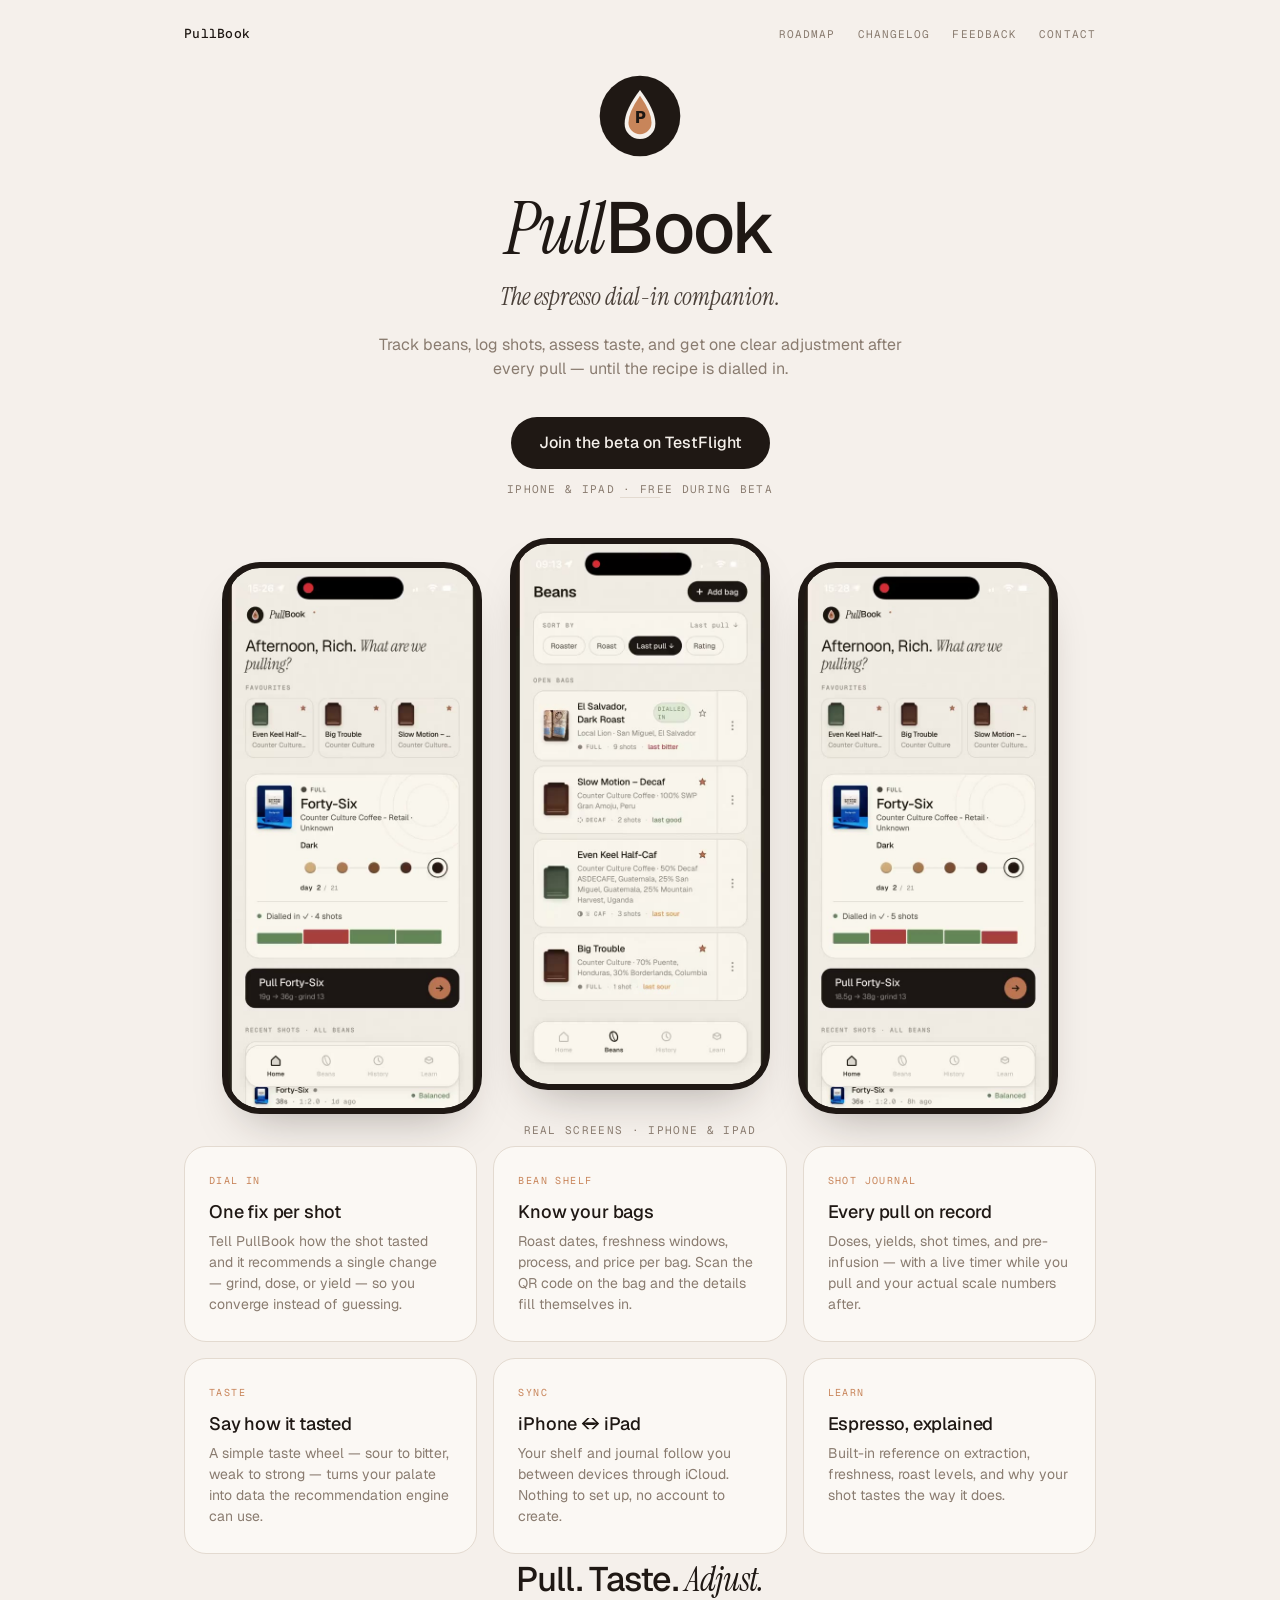
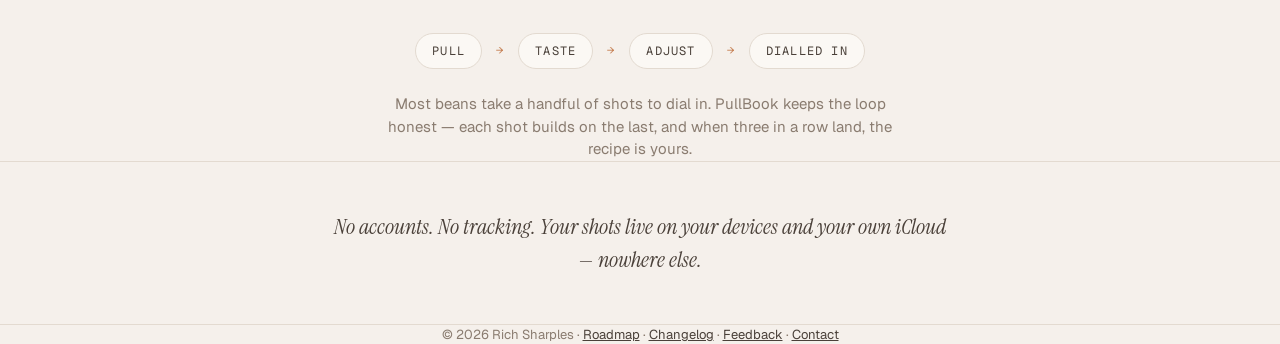
==== index.html @ 16d61f69 "Add a slim top nav to the homepage Surface Roadmap / Changelog / Feedback / Contact at the top of th" ====
<!doctype html>
<html lang="en">
<head>
  <meta charset="utf-8">
  <meta name="viewport" content="width=device-width, initial-scale=1">
  <title>PullBook — the espresso dial-in companion</title>
  <meta name="description" content="Track beans, log shots, assess taste, and get recipe adjustments as you work toward a dialled-in pull. For iPhone and iPad.">
  <link rel="icon" type="image/svg+xml" href="./favicon.svg">
  <link rel="apple-touch-icon" href="./icon-1024.png">
  <meta property="og:title" content="PullBook — the espresso dial-in companion">
  <meta property="og:description" content="Track beans, log shots, assess taste, and get recipe adjustments as you work toward a dialled-in pull.">
  <meta property="og:image" content="https://pullbook.app/icon-1024.png">
  <meta property="og:url" content="https://pullbook.app">
  <meta property="og:type" content="website">
  <link rel="preconnect" href="https://fonts.googleapis.com">
  <link rel="preconnect" href="https://fonts.gstatic.com" crossorigin>
  <link href="https://fonts.googleapis.com/css2?family=Geist:wght@400;500;600&family=Geist+Mono:wght@400;500&family=Instrument+Serif:ital@0;1&display=swap" rel="stylesheet">
  <style>
    :root {
      --paper: #F5F0EB;
      --card: #FBF8F4;
      --ink: #1F1814;
      --ink-2: #4A4039;
      --ink-3: #8A7C70;
      --line: #E3DAD0;
      --crema: #C8855A;
      --crema-deep: #9C6440;
      --f-sans: "Geist", system-ui, -apple-system, "Helvetica Neue", sans-serif;
      --f-mono: "Geist Mono", ui-monospace, "SF Mono", monospace;
      --f-serif: "Instrument Serif", Georgia, "Times New Roman", serif;
    }
    * { margin: 0; padding: 0; box-sizing: border-box; }
    html { scroll-behavior: smooth; }
    body {
      font-family: var(--f-sans);
      background: var(--paper);
      color: var(--ink);
      line-height: 1.5;
      -webkit-font-smoothing: antialiased;
    }
    .wrap { max-width: 960px; margin: 0 auto; padding: 0 24px; }

    /* top nav */
    .topnav {
      display: flex; align-items: center; justify-content: space-between;
      gap: 16px 24px; flex-wrap: wrap;
      padding-top: 24px; padding-bottom: 24px;
    }
    .topnav .brand {
      font-family: var(--f-mono); font-size: 13px; font-weight: 500;
      letter-spacing: 0.02em; color: var(--ink); text-decoration: none;
    }
    .navlinks { display: flex; gap: 22px; flex-wrap: wrap; }
    .navlinks a {
      font-family: var(--f-mono); font-size: 11px; letter-spacing: 0.1em;
      text-transform: uppercase; color: var(--ink-3); text-decoration: none;
      transition: color .15s ease;
    }
    .navlinks a:hover { color: var(--crema); }

    /* hero */
    header { padding: 48px 0 72px; text-align: center; }
    .mark { width: 96px; height: 96px; margin: 0 auto 28px; }
    .mark img { width: 100%; height: 100%; }
    h1 {
      font-size: clamp(44px, 8vw, 72px);
      letter-spacing: -0.02em;
      line-height: 1;
      font-weight: 500;
    }
    h1 .pull { font-family: var(--f-serif); font-style: italic; font-weight: 400; }
    .tagline {
      font-family: var(--f-serif); font-style: italic;
      font-size: clamp(19px, 3vw, 24px);
      color: var(--ink-2);
      margin-top: 14px;
    }
    .sub {
      max-width: 560px; margin: 18px auto 0;
      color: var(--ink-3); font-size: 16px;
    }
    .cta {
      display: inline-block; margin-top: 36px;
      background: var(--ink); color: var(--paper);
      text-decoration: none;
      font-size: 16px; font-weight: 500;
      padding: 14px 28px; border-radius: 999px;
      transition: background .15s ease;
    }
    .cta:hover { background: var(--crema-deep); }
    .cta-note {
      margin-top: 12px;
      font-family: var(--f-mono); font-size: 11px;
      letter-spacing: 0.12em; text-transform: uppercase;
      color: var(--ink-3);
    }

    .rule { width: 40px; height: 1px; background: var(--line); margin: 0 auto; }

    /* screenshots */
    .shots {
      display: flex; justify-content: center; align-items: flex-start;
      gap: 28px; flex-wrap: wrap;
      padding: 64px 0 8px;
    }
    .shot {
      width: min(260px, 78vw);
      border-radius: 38px;
      border: 6px solid var(--ink);
      box-shadow: 0 24px 48px -24px rgba(31, 24, 20, 0.35);
      overflow: hidden;
      background: var(--ink);
    }
    .shot img, .shot video { display: block; width: 100%; height: auto; border-radius: 32px; }
    @media (min-width: 880px) {
      .shot:nth-child(2) { margin-top: -24px; }
    }
    .shots-caption {
      text-align: center;
      font-family: var(--f-mono); font-size: 11px;
      letter-spacing: 0.12em; text-transform: uppercase;
      color: var(--ink-3);
      padding-bottom: 8px;
    }

    /* features */
    section { padding: 72px 0; }
    .features {
      display: grid; gap: 16px;
      grid-template-columns: repeat(auto-fit, minmax(260px, 1fr));
    }
    .card {
      background: var(--card);
      border: 1px solid var(--line);
      border-radius: 22px;
      padding: 26px 24px;
    }
    .card .kicker {
      font-family: var(--f-mono); font-size: 10px;
      letter-spacing: 0.14em; text-transform: uppercase;
      color: var(--crema); margin-bottom: 10px;
    }
    .card h3 { font-size: 18px; font-weight: 500; letter-spacing: -0.01em; margin-bottom: 6px; }
    .card p { font-size: 14px; color: var(--ink-3); }

    /* loop */
    .loop { text-align: center; }
    .loop h2 {
      font-size: clamp(26px, 4.5vw, 34px); font-weight: 500; letter-spacing: -0.02em;
    }
    .loop h2 em { font-family: var(--f-serif); font-weight: 400; }
    .steps {
      display: flex; justify-content: center; gap: 14px; flex-wrap: wrap;
      margin-top: 28px;
      font-family: var(--f-mono); font-size: 12px;
      letter-spacing: 0.1em; text-transform: uppercase; color: var(--ink-2);
    }
    .steps span { background: var(--card); border: 1px solid var(--line); border-radius: 999px; padding: 8px 16px; }
    .steps .arrow { border: none; background: none; color: var(--crema); padding: 8px 0; }
    .loop p { max-width: 520px; margin: 24px auto 0; color: var(--ink-3); font-size: 15px; }

    /* privacy strip */
    .privacy {
      border-top: 1px solid var(--line); border-bottom: 1px solid var(--line);
      text-align: center; padding: 48px 0;
    }
    .privacy p {
      font-family: var(--f-serif); font-style: italic;
      font-size: clamp(18px, 3vw, 22px); color: var(--ink-2);
      max-width: 620px; margin: 0 auto;
    }

    footer {
      text-align: center; padding: 56px 0 64px;
      color: var(--ink-3); font-size: 13px;
    }
    footer a { color: var(--ink-2); }
  </style>
</head>
<body>

  <nav class="topnav wrap">
    <a class="brand" href="./">PullBook</a>
    <div class="navlinks">
      <a href="./roadmap.html">Roadmap</a>
      <a href="./changelog.html">Changelog</a>
      <a href="./feedback.html">Feedback</a>
      <a href="mailto:rich.sharples@softwhere.org">Contact</a>
    </div>
  </nav>

  <header class="wrap">
    <div class="mark"><img src="./mark.svg" alt="PullBook logo — a coffee drop"></div>
    <h1><span class="pull">Pull</span>Book</h1>
    <p class="tagline">The espresso dial-in companion.</p>
    <p class="sub">Track beans, log shots, assess taste, and get one clear adjustment after every pull — until the recipe is dialled in.</p>
    <a class="cta" href="https://forms.gle/MYc4ny6iVCB9JhwVA">Join the beta on TestFlight</a>
    <div class="cta-note">iPhone &amp; iPad · free during beta</div>
  </header>

  <div class="rule"></div>

  <div class="wrap">
    <div class="shots">
      <div class="shot"><video src="./shots/shot.mp4" poster="./shots/shot-poster.jpg" muted loop playsinline preload="metadata" aria-label="Pulling a shot and watching the timer"></video></div>
      <div class="shot"><video src="./shots/PullBook.mp4" poster="./shots/pullbook-poster.jpg" muted loop playsinline preload="metadata" aria-label="PullBook in action — pulling a shot and logging the result"></video></div>
      <div class="shot"><video src="./shots/log-book.mp4" poster="./shots/log-book-poster.jpg" muted loop playsinline preload="metadata" aria-label="The log book — browsing your shot history"></video></div>
    </div>
    <p class="shots-caption">Real screens · iPhone &amp; iPad</p>
  </div>

  <section class="wrap">
    <div class="features">
      <div class="card">
        <div class="kicker">Dial in</div>
        <h3>One fix per shot</h3>
        <p>Tell PullBook how the shot tasted and it recommends a single change — grind, dose, or yield — so you converge instead of guessing.</p>
      </div>
      <div class="card">
        <div class="kicker">Bean shelf</div>
        <h3>Know your bags</h3>
        <p>Roast dates, freshness windows, process, and price per bag. Scan the QR code on the bag and the details fill themselves in.</p>
      </div>
      <div class="card">
        <div class="kicker">Shot journal</div>
        <h3>Every pull on record</h3>
        <p>Doses, yields, shot times, and pre-infusion — with a live timer while you pull and your actual scale numbers after.</p>
      </div>
      <div class="card">
        <div class="kicker">Taste</div>
        <h3>Say how it tasted</h3>
        <p>A simple taste wheel — sour to bitter, weak to strong — turns your palate into data the recommendation engine can use.</p>
      </div>
      <div class="card">
        <div class="kicker">Sync</div>
        <h3>iPhone ↔ iPad</h3>
        <p>Your shelf and journal follow you between devices through iCloud. Nothing to set up, no account to create.</p>
      </div>
      <div class="card">
        <div class="kicker">Learn</div>
        <h3>Espresso, explained</h3>
        <p>Built-in reference on extraction, freshness, roast levels, and why your shot tastes the way it does.</p>
      </div>
    </div>
  </section>

  <section class="loop wrap">
    <h2>Pull. Taste. <em>Adjust.</em></h2>
    <div class="steps">
      <span>Pull</span><span class="arrow">→</span>
      <span>Taste</span><span class="arrow">→</span>
      <span>Adjust</span><span class="arrow">→</span>
      <span>Dialled&nbsp;in</span>
    </div>
    <p>Most beans take a handful of shots to dial in. PullBook keeps the loop honest — each shot builds on the last, and when three in a row land, the recipe is yours.</p>
  </section>

  <div class="privacy">
    <div class="wrap">
      <p>No accounts. No tracking. Your shots live on your devices and your own iCloud — nowhere else.</p>
    </div>
  </div>

  <footer class="wrap">
    © 2026 Rich Sharples · <a href="./roadmap.html">Roadmap</a> · <a href="./changelog.html">Changelog</a> · <a href="./feedback.html">Feedback</a> · <a href="mailto:rich.sharples@softwhere.org">Contact</a>
  </footer>

  <script>
    // Play the screen recordings on hover; pause and reset when the cursor leaves.
    // Devices that can't hover (touch) just autoplay, unless the user prefers reduced motion.
    (function () {
      var videos = document.querySelectorAll('.shot video');
      var canHover = window.matchMedia('(hover: hover)').matches;
      var reduceMotion = window.matchMedia('(prefers-reduced-motion: reduce)').matches;

      if (!canHover) {
        if (!reduceMotion) {
          videos.forEach(function (v) { v.play().catch(function () {}); });
        }
        return;
      }

      videos.forEach(function (v) {
        var tile = v.closest('.shot');
        tile.addEventListener('mouseenter', function () { v.play().catch(function () {}); });
        tile.addEventListener('mouseleave', function () { v.pause(); v.currentTime = 0; });
      });
    })();
  </script>

</body>
</html>
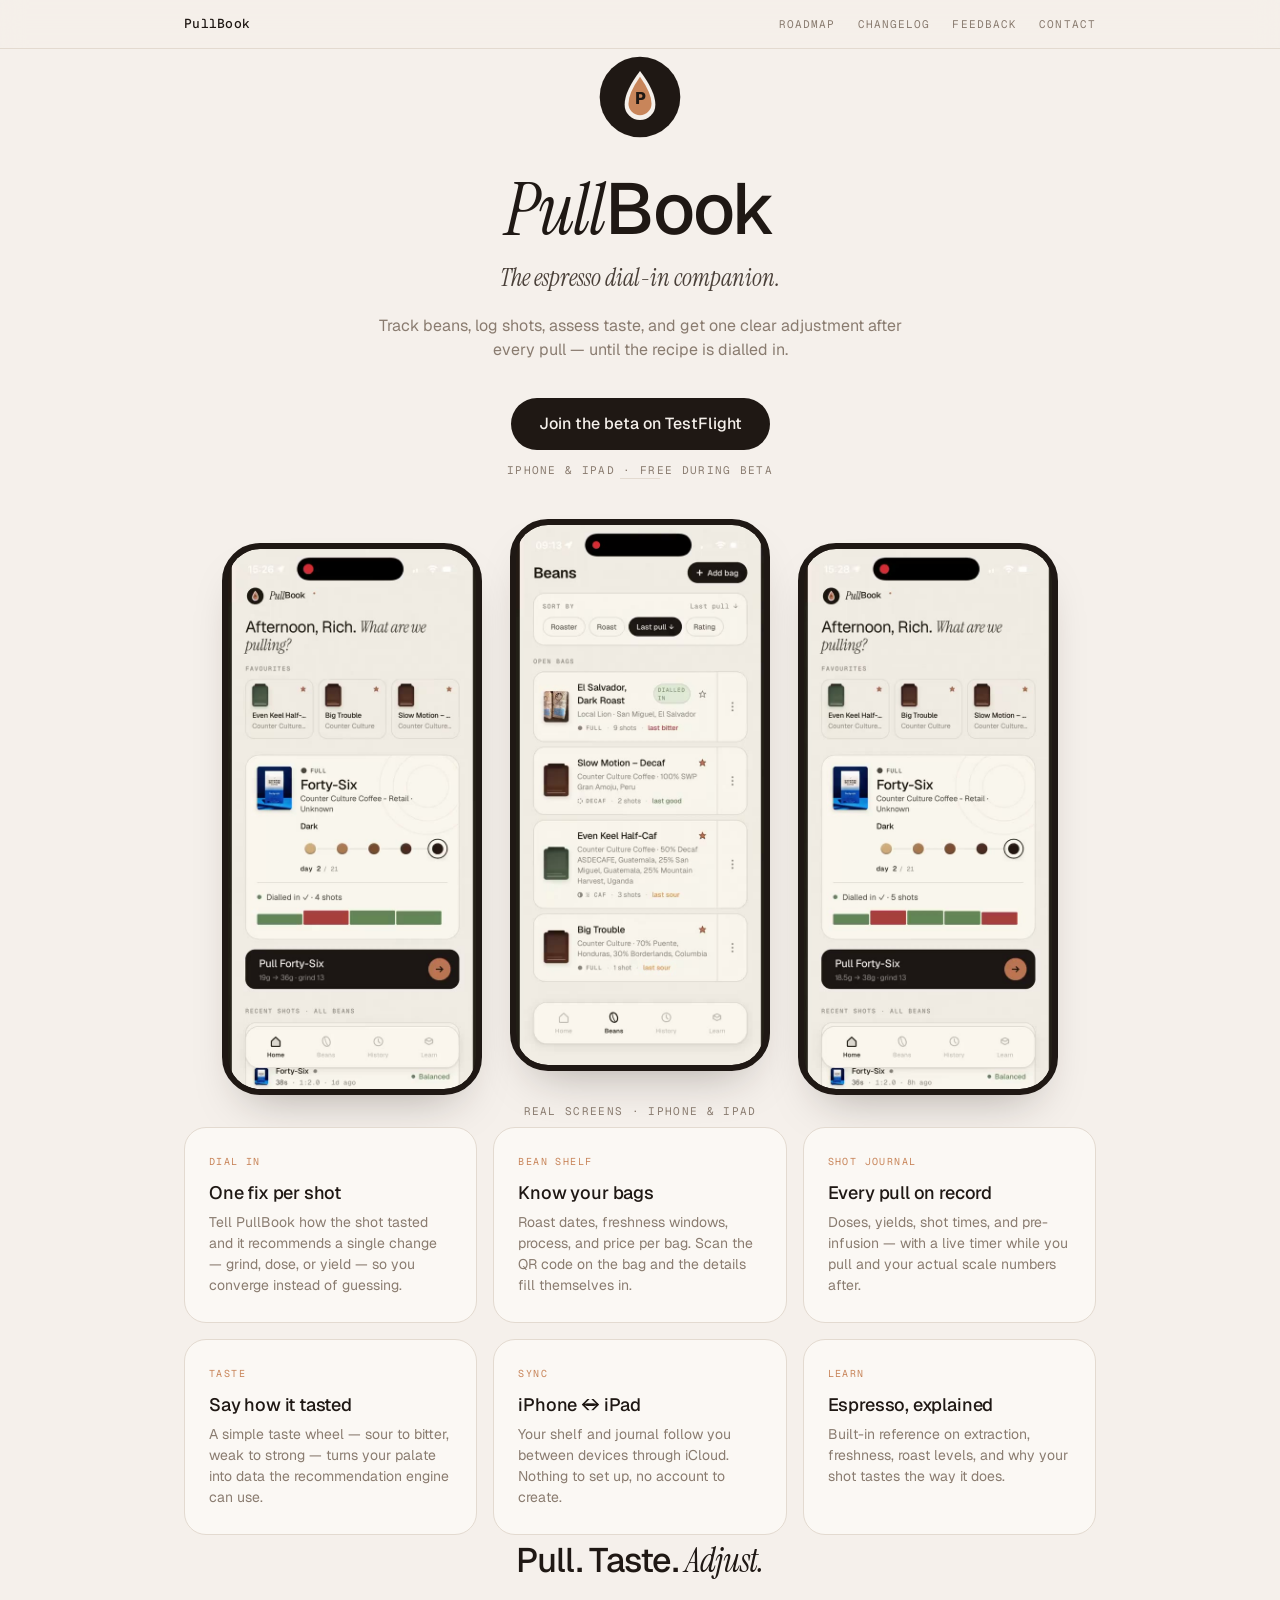
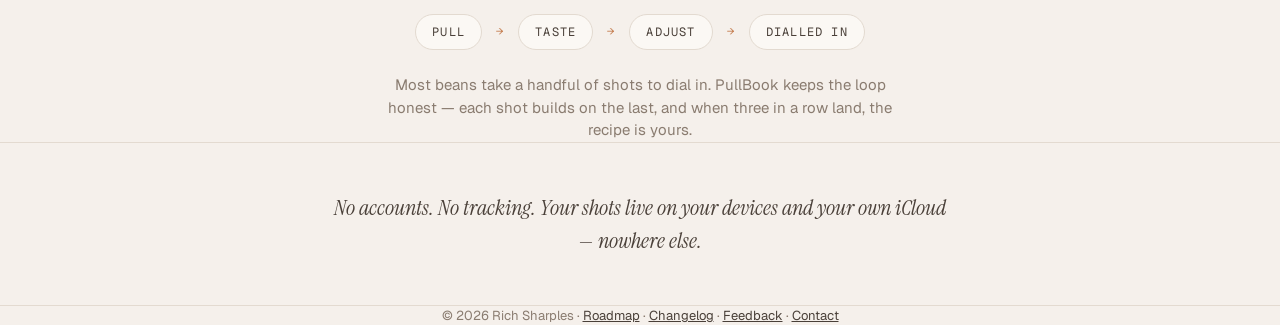
==== commit 52bfab6a: "Make the top nav sticky and add it to every page The nav now stays pinned to the top while scrolling" ====
--- a/index.html
+++ b/index.html
@@ -41,10 +41,17 @@
     .wrap { max-width: 960px; margin: 0 auto; padding: 0 24px; }
 
     /* top nav */
+    .navbar {
+      position: sticky; top: 0; z-index: 20;
+      background: rgba(245, 240, 235, 0.82);
+      backdrop-filter: saturate(180%) blur(12px);
+      -webkit-backdrop-filter: saturate(180%) blur(12px);
+      border-bottom: 1px solid var(--line);
+    }
     .topnav {
       display: flex; align-items: center; justify-content: space-between;
       gap: 16px 24px; flex-wrap: wrap;
-      padding-top: 24px; padding-bottom: 24px;
+      padding-top: 14px; padding-bottom: 14px;
     }
     .topnav .brand {
       font-family: var(--f-mono); font-size: 13px; font-weight: 500;
@@ -57,6 +64,7 @@
       transition: color .15s ease;
     }
     .navlinks a:hover { color: var(--crema); }
+    .navlinks a[aria-current="page"] { color: var(--ink); }
 
     /* hero */
     header { padding: 48px 0 72px; text-align: center; }
@@ -179,15 +187,17 @@
 </head>
 <body>
 
-  <nav class="topnav wrap">
-    <a class="brand" href="./">PullBook</a>
-    <div class="navlinks">
-      <a href="./roadmap.html">Roadmap</a>
-      <a href="./changelog.html">Changelog</a>
-      <a href="./feedback.html">Feedback</a>
-      <a href="mailto:rich.sharples@softwhere.org">Contact</a>
-    </div>
-  </nav>
+  <div class="navbar">
+    <nav class="topnav wrap">
+      <a class="brand" href="./">PullBook</a>
+      <div class="navlinks">
+        <a href="./roadmap.html">Roadmap</a>
+        <a href="./changelog.html">Changelog</a>
+        <a href="./feedback.html">Feedback</a>
+        <a href="mailto:rich.sharples@softwhere.org">Contact</a>
+      </div>
+    </nav>
+  </div>
 
   <header class="wrap">
     <div class="mark"><img src="./mark.svg" alt="PullBook logo — a coffee drop"></div>
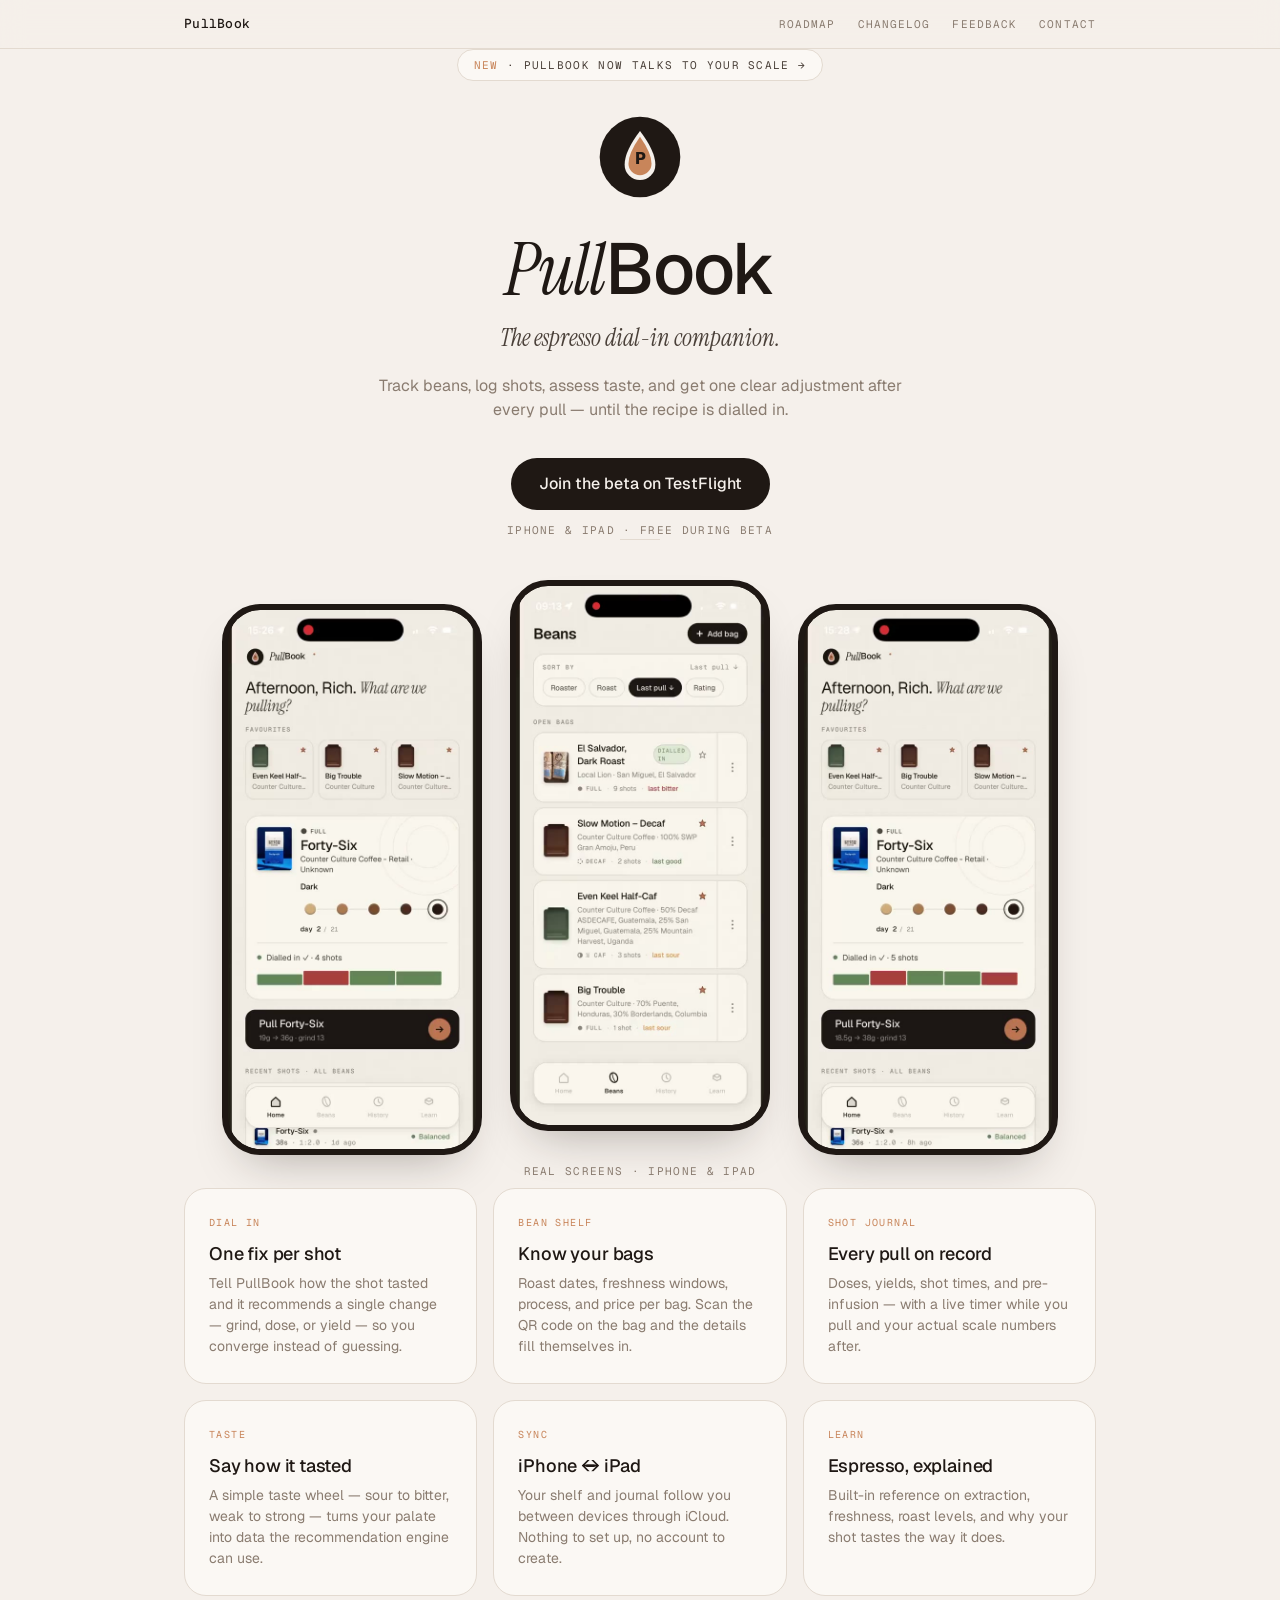
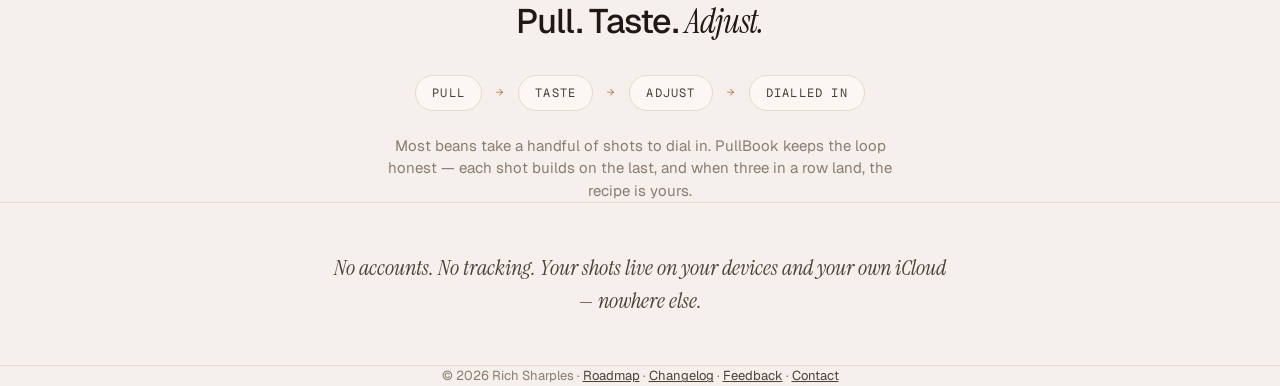
==== commit 5f988271: "Add smart scale release page with demo videos New scales.html announcing the Half Decent scale integ" ====
--- a/index.html
+++ b/index.html
@@ -38,7 +38,7 @@
       line-height: 1.5;
       -webkit-font-smoothing: antialiased;
     }
-    .wrap { max-width: 960px; margin: 0 auto; padding: 0 24px; }
+    .wrap { max-width: 640px; margin: 0 auto; padding: 0 24px; }
 
     /* top nav */
     .navbar {
@@ -66,8 +66,25 @@
     .navlinks a:hover { color: var(--crema); }
     .navlinks a[aria-current="page"] { color: var(--ink); }
 
+    /* footer */
+    footer { text-align: center; padding: 56px 0 64px; color: var(--ink-3); font-size: 13px; }
+    footer a { color: var(--ink-2); }
+
+    .wrap { max-width: 960px; }
+
     /* hero */
     header { padding: 48px 0 72px; text-align: center; }
+    .announce {
+      display: inline-block; margin-bottom: 28px;
+      font-family: var(--f-mono); font-size: 11px;
+      letter-spacing: 0.12em; text-transform: uppercase;
+      color: var(--ink-2); text-decoration: none;
+      background: var(--card); border: 1px solid var(--line); border-radius: 999px;
+      padding: 7px 16px;
+      transition: color .15s ease, border-color .15s ease;
+    }
+    .announce:hover { color: var(--crema-deep); border-color: var(--crema); }
+    .announce .tag { color: var(--crema); }
     .mark { width: 96px; height: 96px; margin: 0 auto 28px; }
     .mark img { width: 100%; height: 100%; }
     h1 {
@@ -177,12 +194,6 @@
       font-size: clamp(18px, 3vw, 22px); color: var(--ink-2);
       max-width: 620px; margin: 0 auto;
     }
-
-    footer {
-      text-align: center; padding: 56px 0 64px;
-      color: var(--ink-3); font-size: 13px;
-    }
-    footer a { color: var(--ink-2); }
   </style>
 </head>
 <body>
@@ -199,7 +210,8 @@
     </nav>
   </div>
 
-  <header class="wrap">
+<header class="wrap">
+    <a class="announce" href="./scales.html"><span class="tag">New</span> · PullBook now talks to your scale →</a>
     <div class="mark"><img src="./mark.svg" alt="PullBook logo — a coffee drop"></div>
     <h1><span class="pull">Pull</span>Book</h1>
     <p class="tagline">The espresso dial-in companion.</p>
@@ -275,7 +287,7 @@
     © 2026 Rich Sharples · <a href="./roadmap.html">Roadmap</a> · <a href="./changelog.html">Changelog</a> · <a href="./feedback.html">Feedback</a> · <a href="mailto:rich.sharples@softwhere.org">Contact</a>
   </footer>
 
-  <script>
+<script>
     // Play the screen recordings on hover; pause and reset when the cursor leaves.
     // Devices that can't hover (touch) just autoplay, unless the user prefers reduced motion.
     (function () {
@@ -296,7 +308,7 @@
         tile.addEventListener('mouseleave', function () { v.pause(); v.currentTime = 0; });
       });
     })();
-  </script>
+</script>
 
 </body>
 </html>
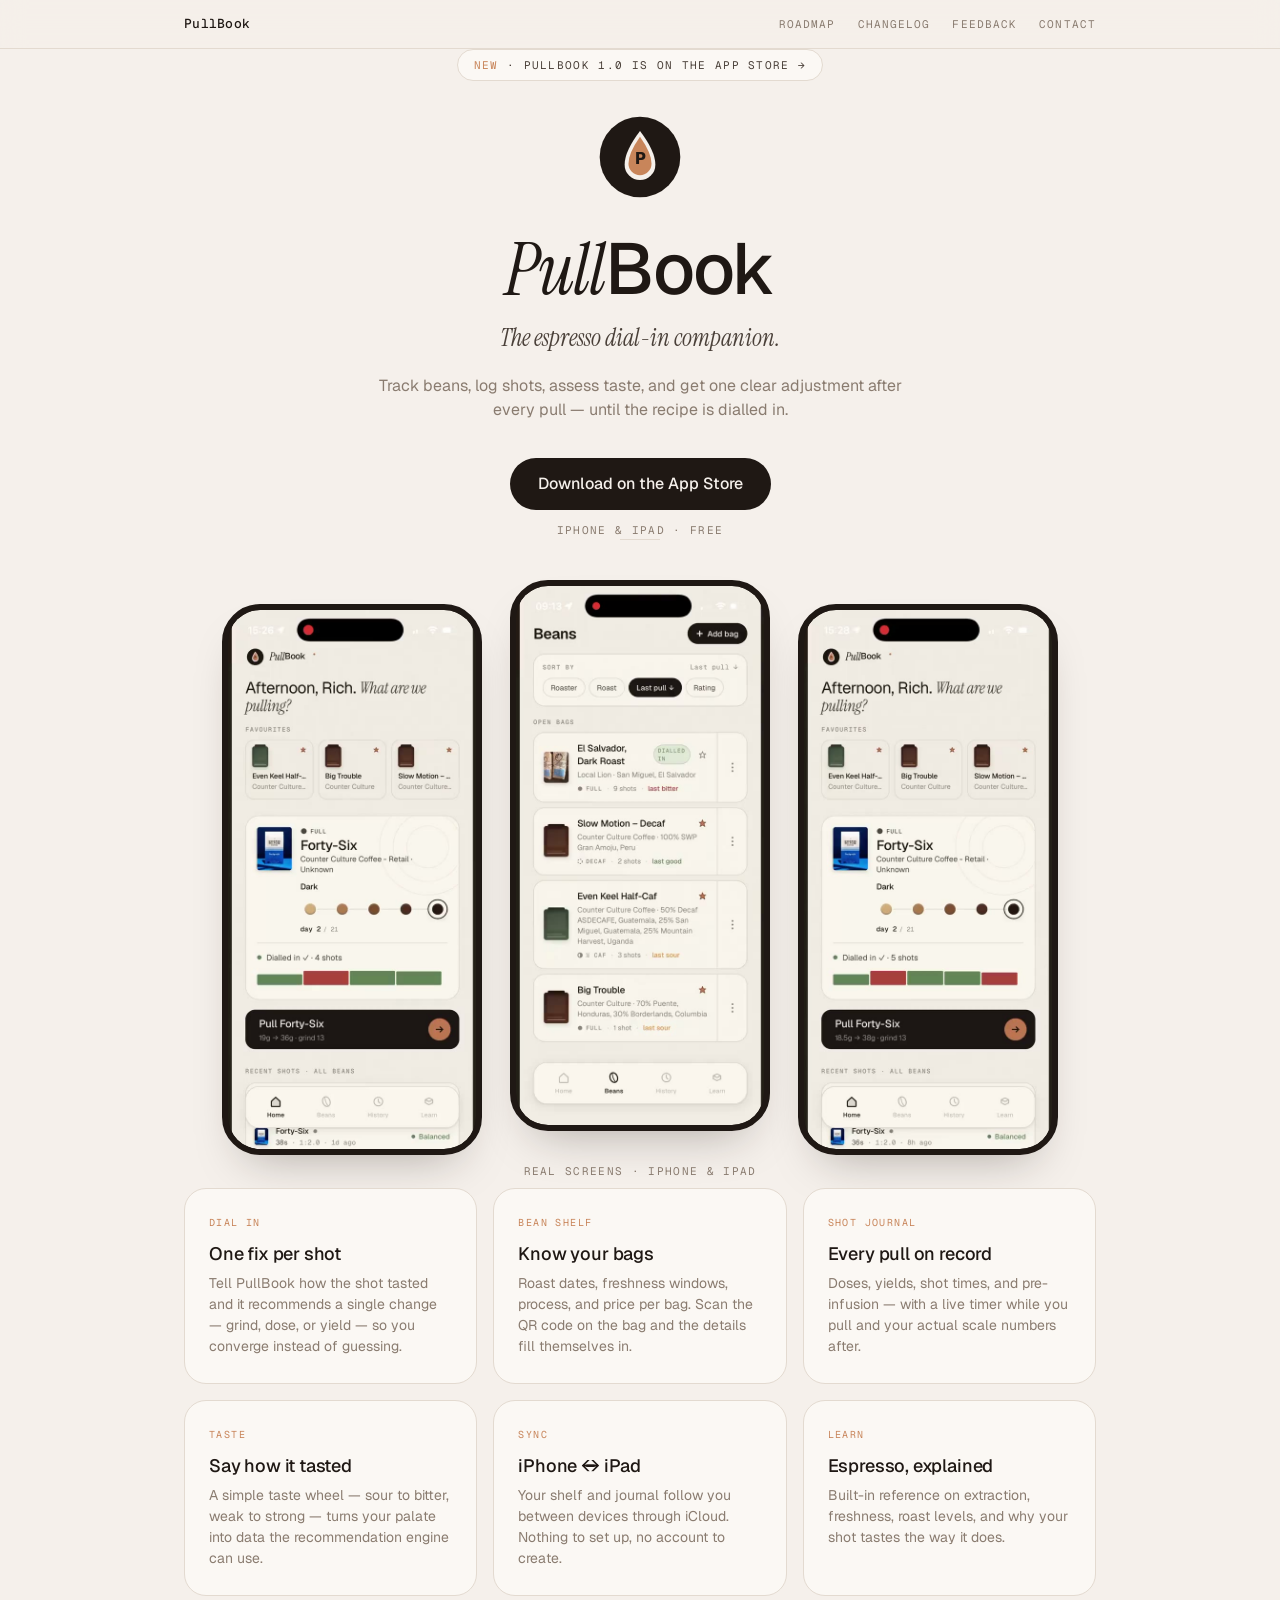
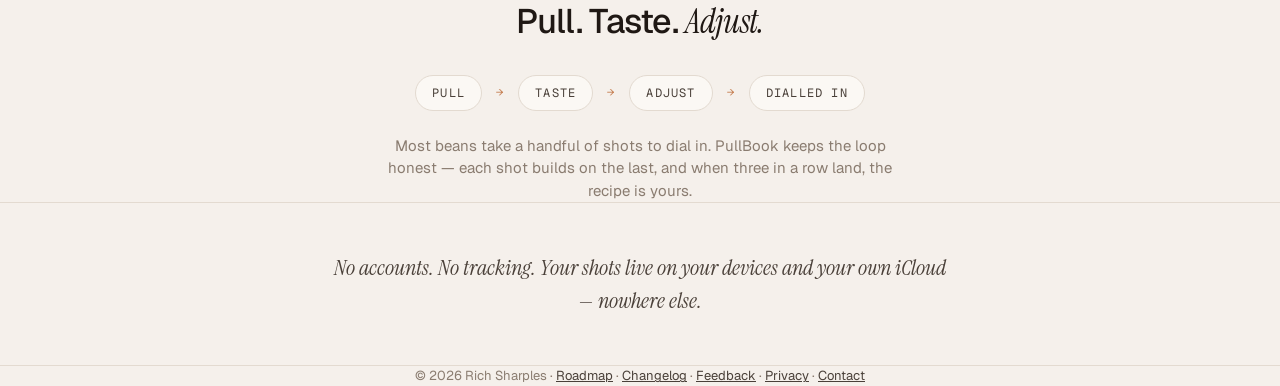
==== commit 30528bae: "Switch hero CTA from TestFlight to App Store - CTA button → "Download on the App Store" with App Sto" ====
--- a/index.html
+++ b/index.html
@@ -211,13 +211,13 @@
   </div>
 
 <header class="wrap">
-    <a class="announce" href="./scales.html"><span class="tag">New</span> · PullBook now talks to your scale →</a>
+    <a class="announce" href="https://apps.apple.com/app/pullbook/id6748100079"><span class="tag">New</span> · PullBook 1.0 is on the App Store →</a>
     <div class="mark"><img src="./mark.svg" alt="PullBook logo — a coffee drop"></div>
     <h1><span class="pull">Pull</span>Book</h1>
     <p class="tagline">The espresso dial-in companion.</p>
     <p class="sub">Track beans, log shots, assess taste, and get one clear adjustment after every pull — until the recipe is dialled in.</p>
-    <a class="cta" href="https://forms.gle/MYc4ny6iVCB9JhwVA">Join the beta on TestFlight</a>
-    <div class="cta-note">iPhone &amp; iPad · free during beta</div>
+    <a class="cta" href="https://apps.apple.com/app/pullbook/id6748100079">Download on the App Store</a>
+    <div class="cta-note">iPhone &amp; iPad · free</div>
   </header>
 
   <div class="rule"></div>
@@ -284,7 +284,7 @@
   </div>
 
   <footer class="wrap">
-    © 2026 Rich Sharples · <a href="./roadmap.html">Roadmap</a> · <a href="./changelog.html">Changelog</a> · <a href="./feedback.html">Feedback</a> · <a href="mailto:rich.sharples@softwhere.org">Contact</a>
+    © 2026 Rich Sharples · <a href="./roadmap.html">Roadmap</a> · <a href="./changelog.html">Changelog</a> · <a href="./feedback.html">Feedback</a> · <a href="./privacy.html">Privacy</a> · <a href="mailto:rich.sharples@softwhere.org">Contact</a>
   </footer>
 
 <script>
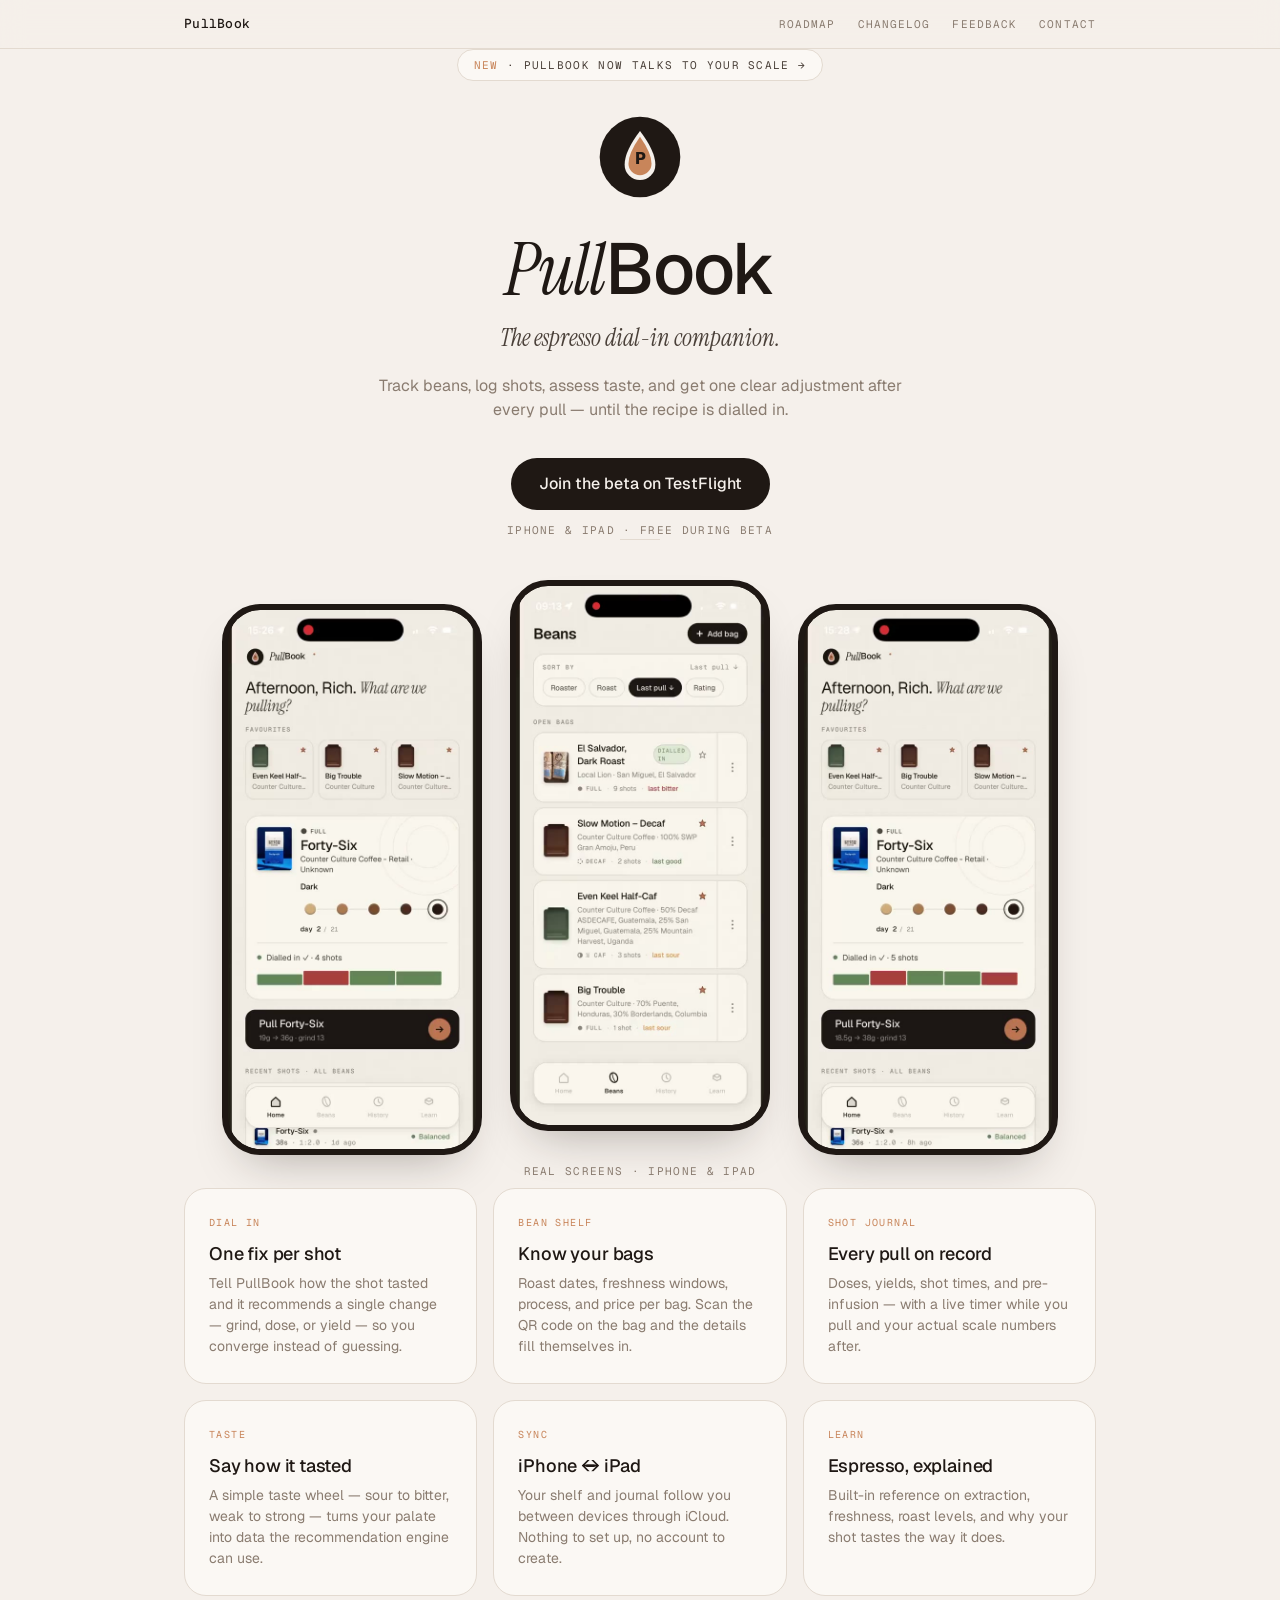
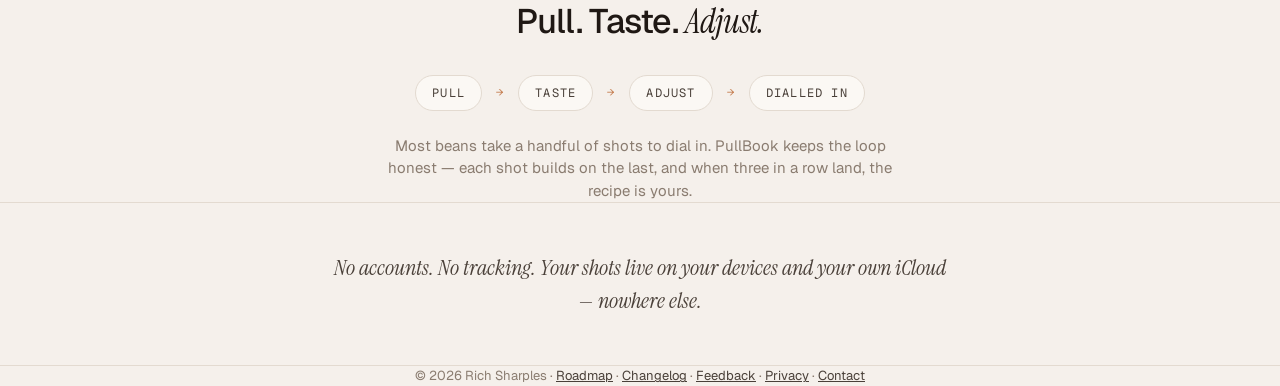
==== commit 7feb41f8: "Link the privacy policy, and stop the build undoing hand edits privacy.html has been live since 6b6d" ====
--- a/index.html
+++ b/index.html
@@ -211,13 +211,25 @@
   </div>
 
 <header class="wrap">
-    <a class="announce" href="https://apps.apple.com/app/pullbook/id6748100079"><span class="tag">New</span> · PullBook 1.0 is on the App Store →</a>
+    <!-- 1.0 was rejected by App Review on 5 Oct, after these App Store
+         links had already been written. Until it is approved the App
+         Store listing is a dead end, so TestFlight is the honest CTA.
+         On approval: uncomment the two App Store lines, delete the two
+         TestFlight ones. Edit THIS file, never the generated index.html
+         at the repo root; a rebuild silently undoes that.
+    <a class="announce" href="https://apps.apple.com/app/pullbook/id6778608668"><span class="tag">New</span> · PullBook 1.0 is on the App Store →</a>
+    -->
+    <a class="announce" href="./scales.html"><span class="tag">New</span> · PullBook now talks to your scale →</a>
     <div class="mark"><img src="./mark.svg" alt="PullBook logo — a coffee drop"></div>
     <h1><span class="pull">Pull</span>Book</h1>
     <p class="tagline">The espresso dial-in companion.</p>
     <p class="sub">Track beans, log shots, assess taste, and get one clear adjustment after every pull — until the recipe is dialled in.</p>
-    <a class="cta" href="https://apps.apple.com/app/pullbook/id6748100079">Download on the App Store</a>
+    <!--
+    <a class="cta" href="https://apps.apple.com/app/pullbook/id6778608668">Download on the App Store</a>
     <div class="cta-note">iPhone &amp; iPad · free</div>
+    -->
+    <a class="cta" href="https://forms.gle/MYc4ny6iVCB9JhwVA">Join the beta on TestFlight</a>
+    <div class="cta-note">iPhone &amp; iPad · free during beta</div>
   </header>
 
   <div class="rule"></div>
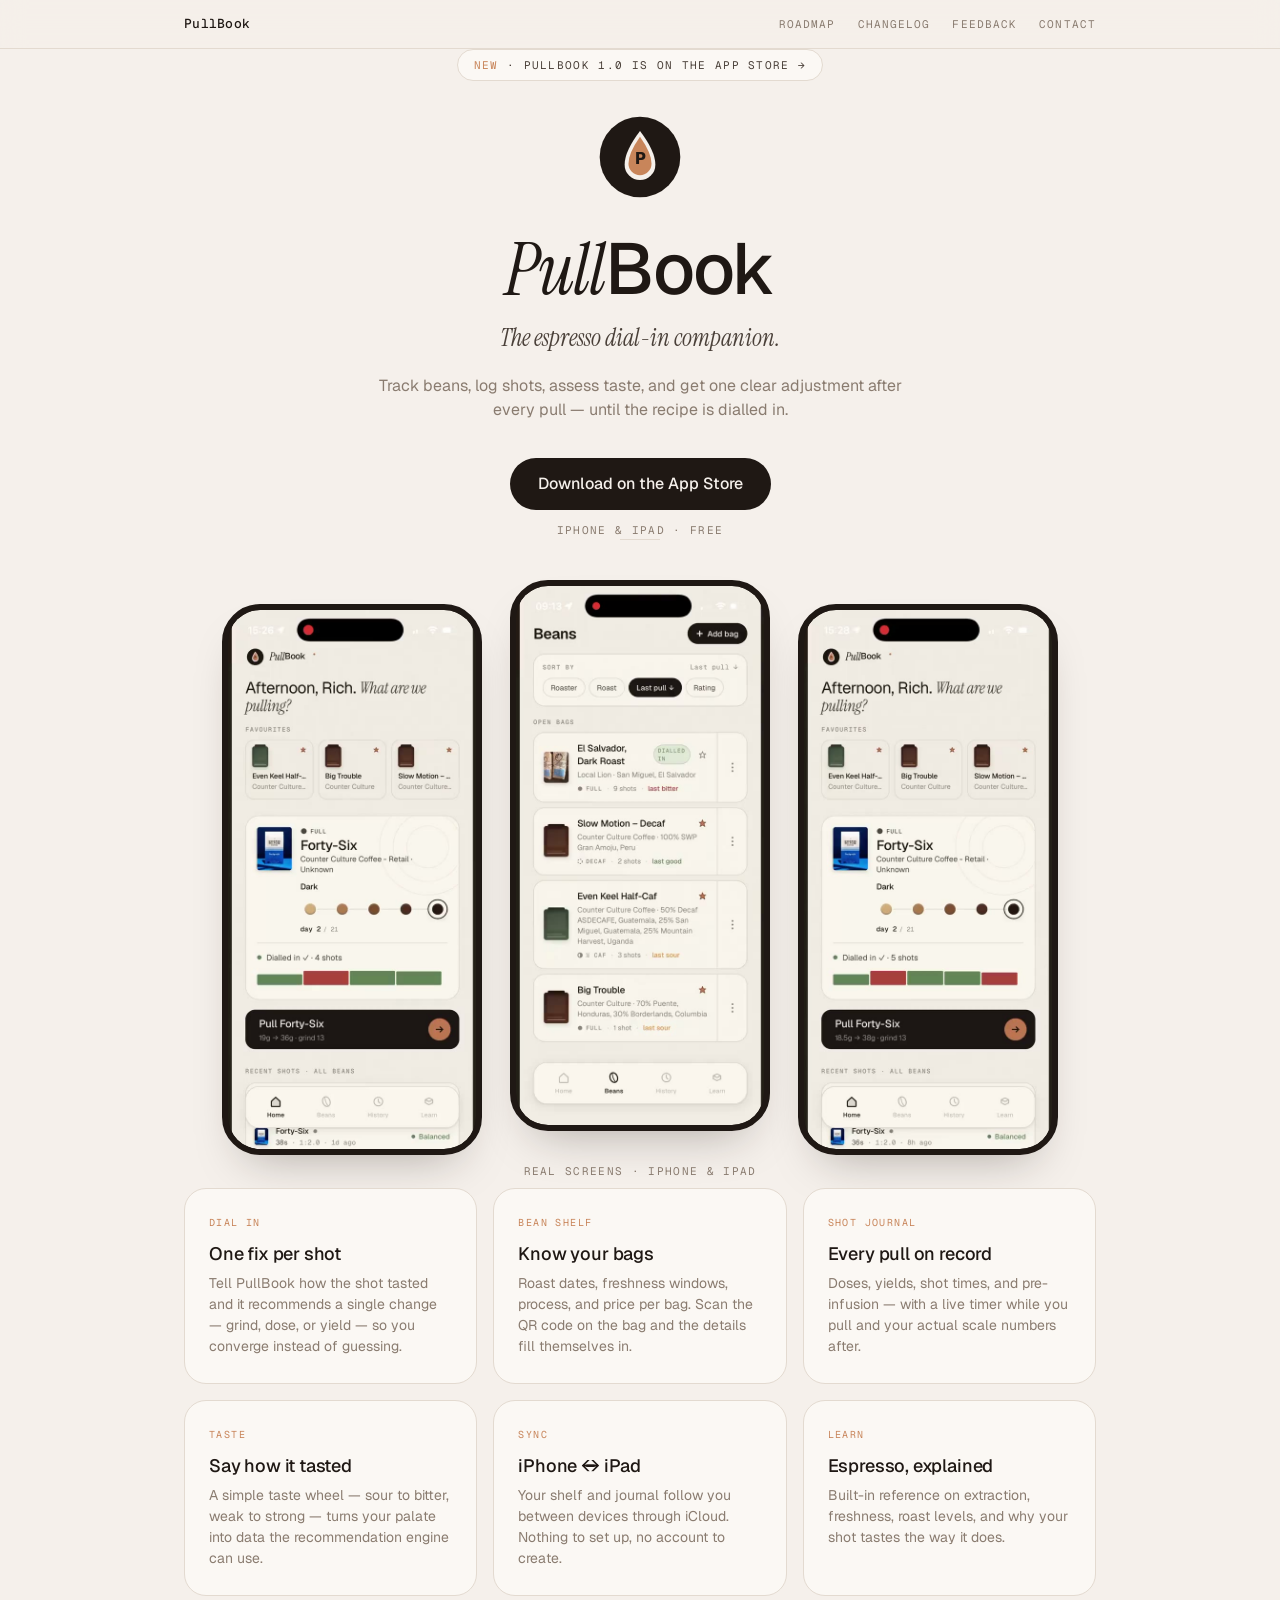
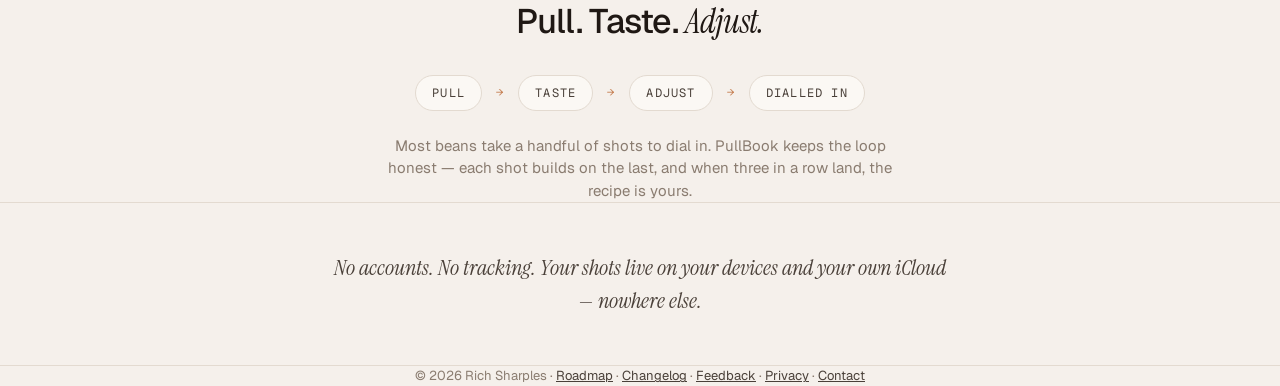
==== commit 33acb1f9: "Launch: swap TestFlight CTAs for App Store, add 1.0 changelog entry - src/index.html: uncomment App " ====
--- a/index.html
+++ b/index.html
@@ -211,25 +211,13 @@
   </div>
 
 <header class="wrap">
-    <!-- 1.0 was rejected by App Review on 5 Oct, after these App Store
-         links had already been written. Until it is approved the App
-         Store listing is a dead end, so TestFlight is the honest CTA.
-         On approval: uncomment the two App Store lines, delete the two
-         TestFlight ones. Edit THIS file, never the generated index.html
-         at the repo root; a rebuild silently undoes that.
     <a class="announce" href="https://apps.apple.com/app/pullbook/id6778608668"><span class="tag">New</span> · PullBook 1.0 is on the App Store →</a>
-    -->
-    <a class="announce" href="./scales.html"><span class="tag">New</span> · PullBook now talks to your scale →</a>
     <div class="mark"><img src="./mark.svg" alt="PullBook logo — a coffee drop"></div>
     <h1><span class="pull">Pull</span>Book</h1>
     <p class="tagline">The espresso dial-in companion.</p>
     <p class="sub">Track beans, log shots, assess taste, and get one clear adjustment after every pull — until the recipe is dialled in.</p>
-    <!--
     <a class="cta" href="https://apps.apple.com/app/pullbook/id6778608668">Download on the App Store</a>
     <div class="cta-note">iPhone &amp; iPad · free</div>
-    -->
-    <a class="cta" href="https://forms.gle/MYc4ny6iVCB9JhwVA">Join the beta on TestFlight</a>
-    <div class="cta-note">iPhone &amp; iPad · free during beta</div>
   </header>
 
   <div class="rule"></div>
